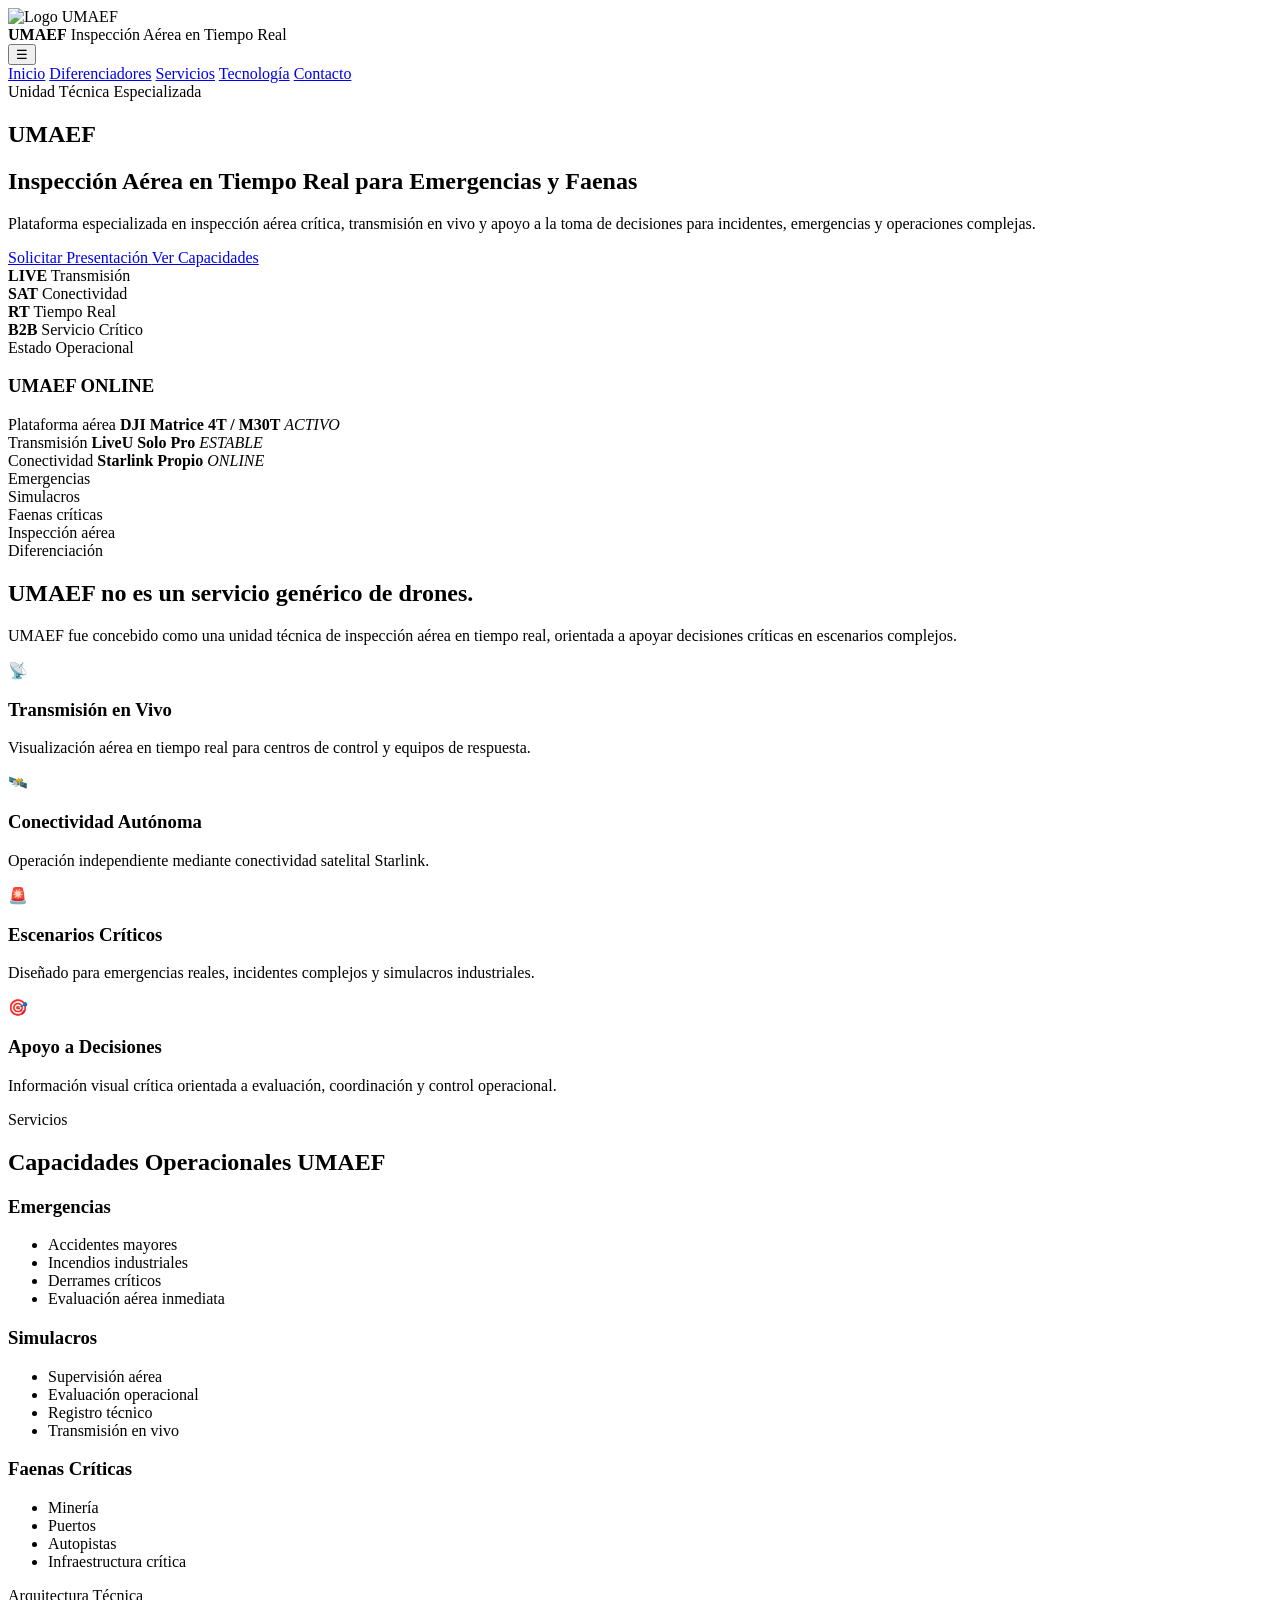
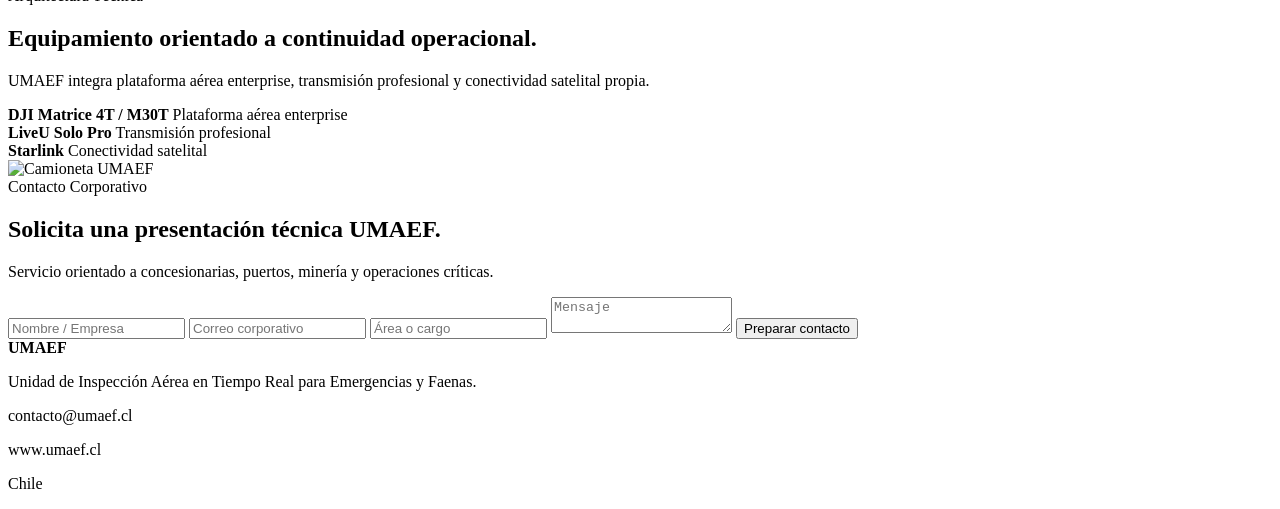
==== index.html @ 4a733adf "Create index.html" ====
<!DOCTYPE html>
<html lang="es">

<head>
  <meta charset="UTF-8" />
  <meta name="viewport" content="width=device-width, initial-scale=1.0" />

  <title>UMAEF | Inspección Aérea en Tiempo Real</title>

  <meta name="description"
    content="UMAEF - Unidad de Inspección Aérea en Tiempo Real para Emergencias y Faenas." />

  <link rel="stylesheet" href="style.css" />
</head>

<body>

  <header class="header">

    <div class="nav-container">

      <div class="brand">

        <img src="assets/logo-umaef.png"
          alt="Logo UMAEF"
          class="brand-logo" />

        <div>
          <strong>UMAEF</strong>
          <span>Inspección Aérea en Tiempo Real</span>
        </div>

      </div>

      <button class="menu-btn" id="menuBtn">
        ☰
      </button>

      <nav class="nav" id="navMenu">

        <a href="#inicio">Inicio</a>
        <a href="#diferenciadores">Diferenciadores</a>
        <a href="#servicios">Servicios</a>
        <a href="#tecnologia">Tecnología</a>
        <a href="#contacto">Contacto</a>

      </nav>

    </div>

  </header>

  <main>

    <!-- HERO -->

    <section class="hero" id="inicio">

      <div class="hero-overlay"></div>

      <div class="hero-content">

        <div class="hero-text">

          <span class="badge">
            Unidad Técnica Especializada
          </span>

          <h1>UMAEF</h1>

          <h2>
            Inspección Aérea en Tiempo Real
            para Emergencias y Faenas
          </h2>

          <p>
            Plataforma especializada en inspección aérea crítica,
            transmisión en vivo y apoyo a la toma de decisiones
            para incidentes, emergencias y operaciones complejas.
          </p>

          <div class="hero-buttons">

            <a href="#contacto" class="btn primary">
              Solicitar Presentación
            </a>

            <a href="#servicios" class="btn secondary">
              Ver Capacidades
            </a>

          </div>

          <div class="metrics">

            <div>
              <strong>LIVE</strong>
              <span>Transmisión</span>
            </div>

            <div>
              <strong>SAT</strong>
              <span>Conectividad</span>
            </div>

            <div>
              <strong>RT</strong>
              <span>Tiempo Real</span>
            </div>

            <div>
              <strong>B2B</strong>
              <span>Servicio Crítico</span>
            </div>

          </div>

        </div>

        <!-- PANEL DERECHO -->

        <div class="hero-panel">

          <div class="status-card">

            <div class="status-head">

              <div>
                <span>Estado Operacional</span>
                <h3>UMAEF ONLINE</h3>
              </div>

              <div class="pulse"></div>

            </div>

            <div class="system-row">

              <span>Plataforma aérea</span>

              <strong>
                DJI Matrice 4T / M30T
              </strong>

              <em>ACTIVO</em>

            </div>

            <div class="system-row">

              <span>Transmisión</span>

              <strong>
                LiveU Solo Pro
              </strong>

              <em>ESTABLE</em>

            </div>

            <div class="system-row">

              <span>Conectividad</span>

              <strong>
                Starlink Propio
              </strong>

              <em>ONLINE</em>

            </div>

            <div class="cap-grid">

              <div>Emergencias</div>
              <div>Simulacros</div>
              <div>Faenas críticas</div>
              <div>Inspección aérea</div>

            </div>

          </div>

        </div>

      </div>

    </section>

    <!-- DIFERENCIADORES -->

    <section class="section" id="diferenciadores">

      <div class="section-head">

        <span>Diferenciación</span>

        <h2>
          UMAEF no es un servicio genérico de drones.
        </h2>

        <p>
          UMAEF fue concebido como una unidad técnica
          de inspección aérea en tiempo real,
          orientada a apoyar decisiones críticas
          en escenarios complejos.
        </p>

      </div>

      <div class="cards four">

        <article class="card">

          <div class="icon">📡</div>

          <h3>Transmisión en Vivo</h3>

          <p>
            Visualización aérea en tiempo real
            para centros de control y equipos de respuesta.
          </p>

        </article>

        <article class="card">

          <div class="icon">🛰️</div>

          <h3>Conectividad Autónoma</h3>

          <p>
            Operación independiente mediante
            conectividad satelital Starlink.
          </p>

        </article>

        <article class="card">

          <div class="icon">🚨</div>

          <h3>Escenarios Críticos</h3>

          <p>
            Diseñado para emergencias reales,
            incidentes complejos y simulacros industriales.
          </p>

        </article>

        <article class="card">

          <div class="icon">🎯</div>

          <h3>Apoyo a Decisiones</h3>

          <p>
            Información visual crítica orientada
            a evaluación, coordinación y control operacional.
          </p>

        </article>

      </div>

    </section>

    <!-- SERVICIOS -->

    <section class="section dark" id="servicios">

      <div class="section-head">

        <span>Servicios</span>

        <h2>
          Capacidades Operacionales UMAEF
        </h2>

      </div>

      <div class="cards three">

        <article class="card">

          <h3>Emergencias</h3>

          <ul>
            <li>Accidentes mayores</li>
            <li>Incendios industriales</li>
            <li>Derrames críticos</li>
            <li>Evaluación aérea inmediata</li>
          </ul>

        </article>

        <article class="card">

          <h3>Simulacros</h3>

          <ul>
            <li>Supervisión aérea</li>
            <li>Evaluación operacional</li>
            <li>Registro técnico</li>
            <li>Transmisión en vivo</li>
          </ul>

        </article>

        <article class="card">

          <h3>Faenas Críticas</h3>

          <ul>
            <li>Minería</li>
            <li>Puertos</li>
            <li>Autopistas</li>
            <li>Infraestructura crítica</li>
          </ul>

        </article>

      </div>

    </section>

    <!-- TECNOLOGÍA -->

    <section class="section split" id="tecnologia">

      <div>

        <span class="mini-title">
          Arquitectura Técnica
        </span>

        <h2>
          Equipamiento orientado
          a continuidad operacional.
        </h2>

        <p>
          UMAEF integra plataforma aérea enterprise,
          transmisión profesional y conectividad
          satelital propia.
        </p>

        <div class="tech-list">

          <div>
            <strong>DJI Matrice 4T / M30T</strong>
            <span>Plataforma aérea enterprise</span>
          </div>

          <div>
            <strong>LiveU Solo Pro</strong>
            <span>Transmisión profesional</span>
          </div>

          <div>
            <strong>Starlink</strong>
            <span>Conectividad satelital</span>
          </div>

        </div>

      </div>

      <div class="vehicle-box">

        <img src="assets/camioneta-umaef.png"
          alt="Camioneta UMAEF" />

      </div>

    </section>

    <!-- CONTACTO -->

    <section class="section cta" id="contacto">

      <div>

        <span>Contacto Corporativo</span>

        <h2>
          Solicita una presentación técnica UMAEF.
        </h2>

        <p>
          Servicio orientado a concesionarias,
          puertos, minería y operaciones críticas.
        </p>

      </div>

      <form class="contact-form">

        <input type="text"
          placeholder="Nombre / Empresa" />

        <input type="email"
          placeholder="Correo corporativo" />

        <input type="text"
          placeholder="Área o cargo" />

        <textarea placeholder="Mensaje"></textarea>

        <button type="button" id="contactBtn">
          Preparar contacto
        </button>

      </form>

    </section>

  </main>

  <footer class="footer">

    <div>

      <strong>UMAEF</strong>

      <p>
        Unidad de Inspección Aérea
        en Tiempo Real para Emergencias y Faenas.
      </p>

    </div>

    <div>

      <p>contacto@umaef.cl</p>
      <p>www.umaef.cl</p>
      <p>Chile</p>

    </div>

  </footer>

  <script src="app.js"></script>

</body>

</html>
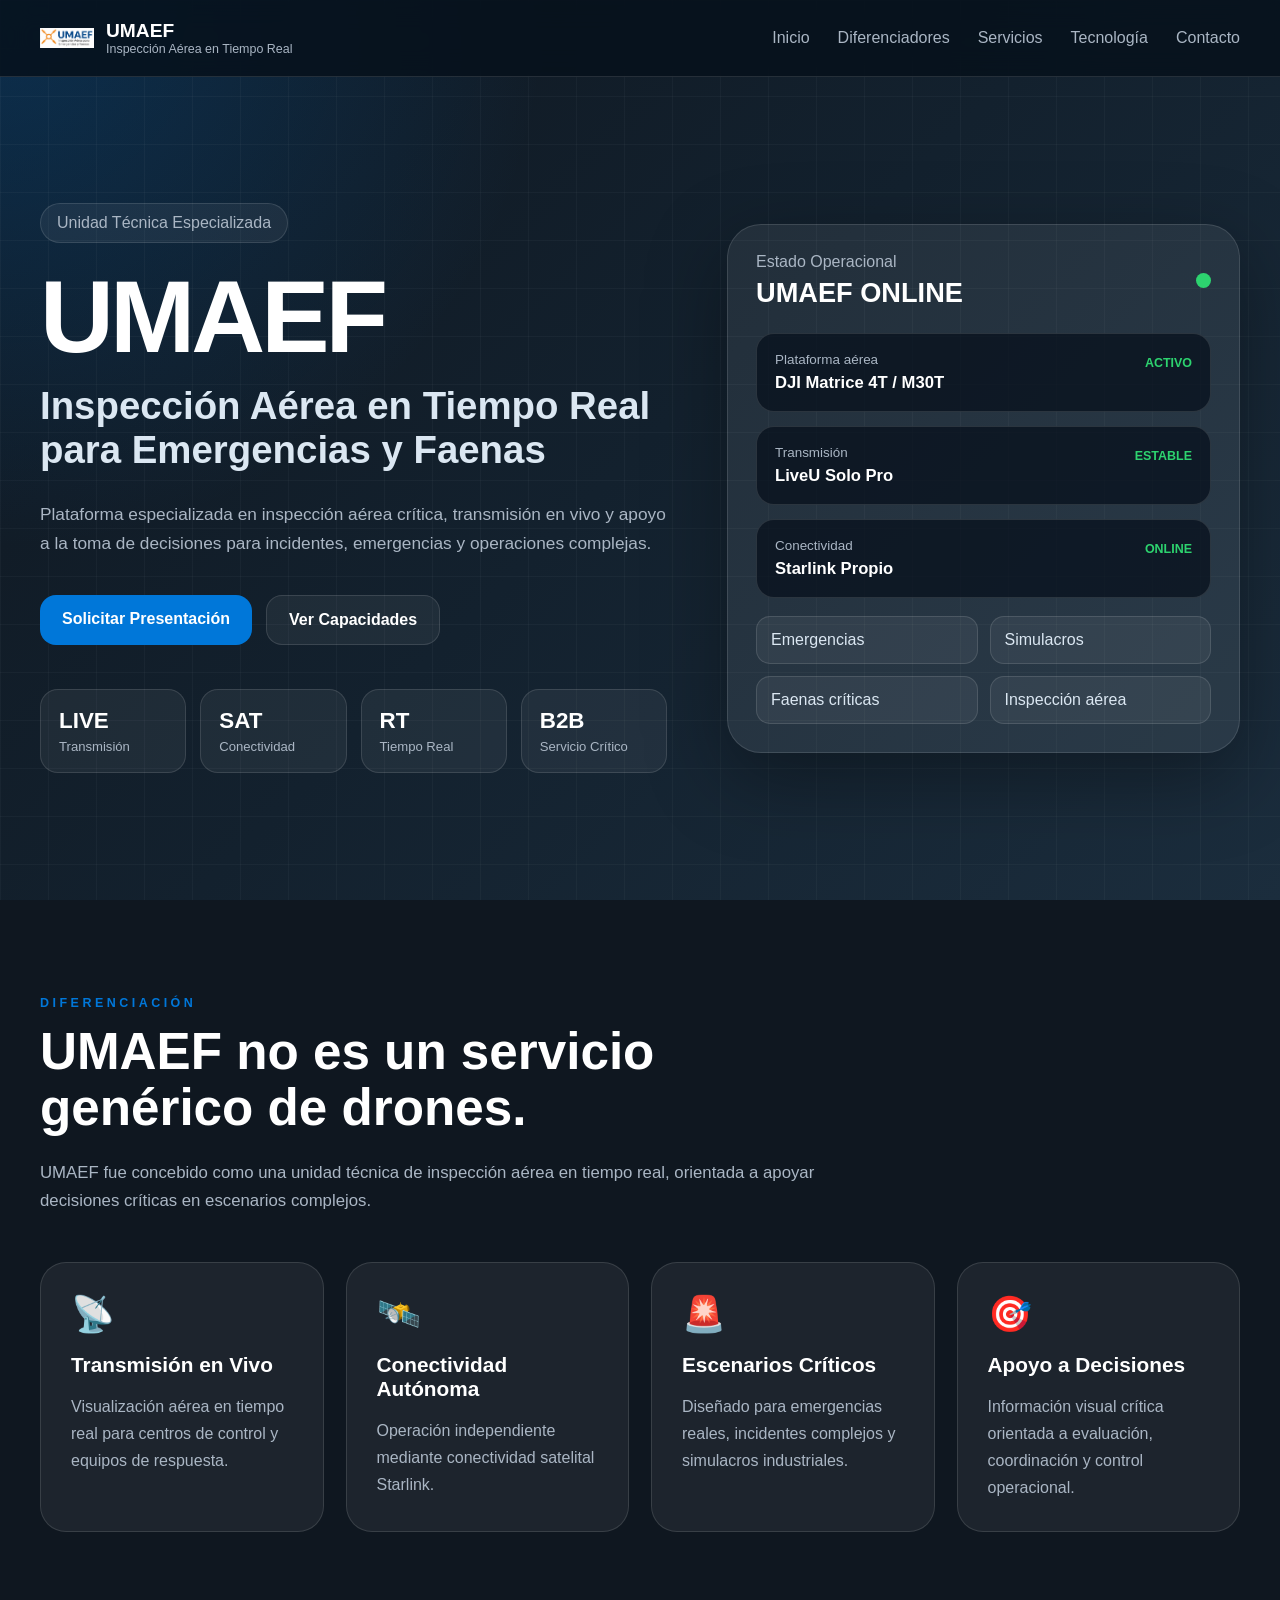
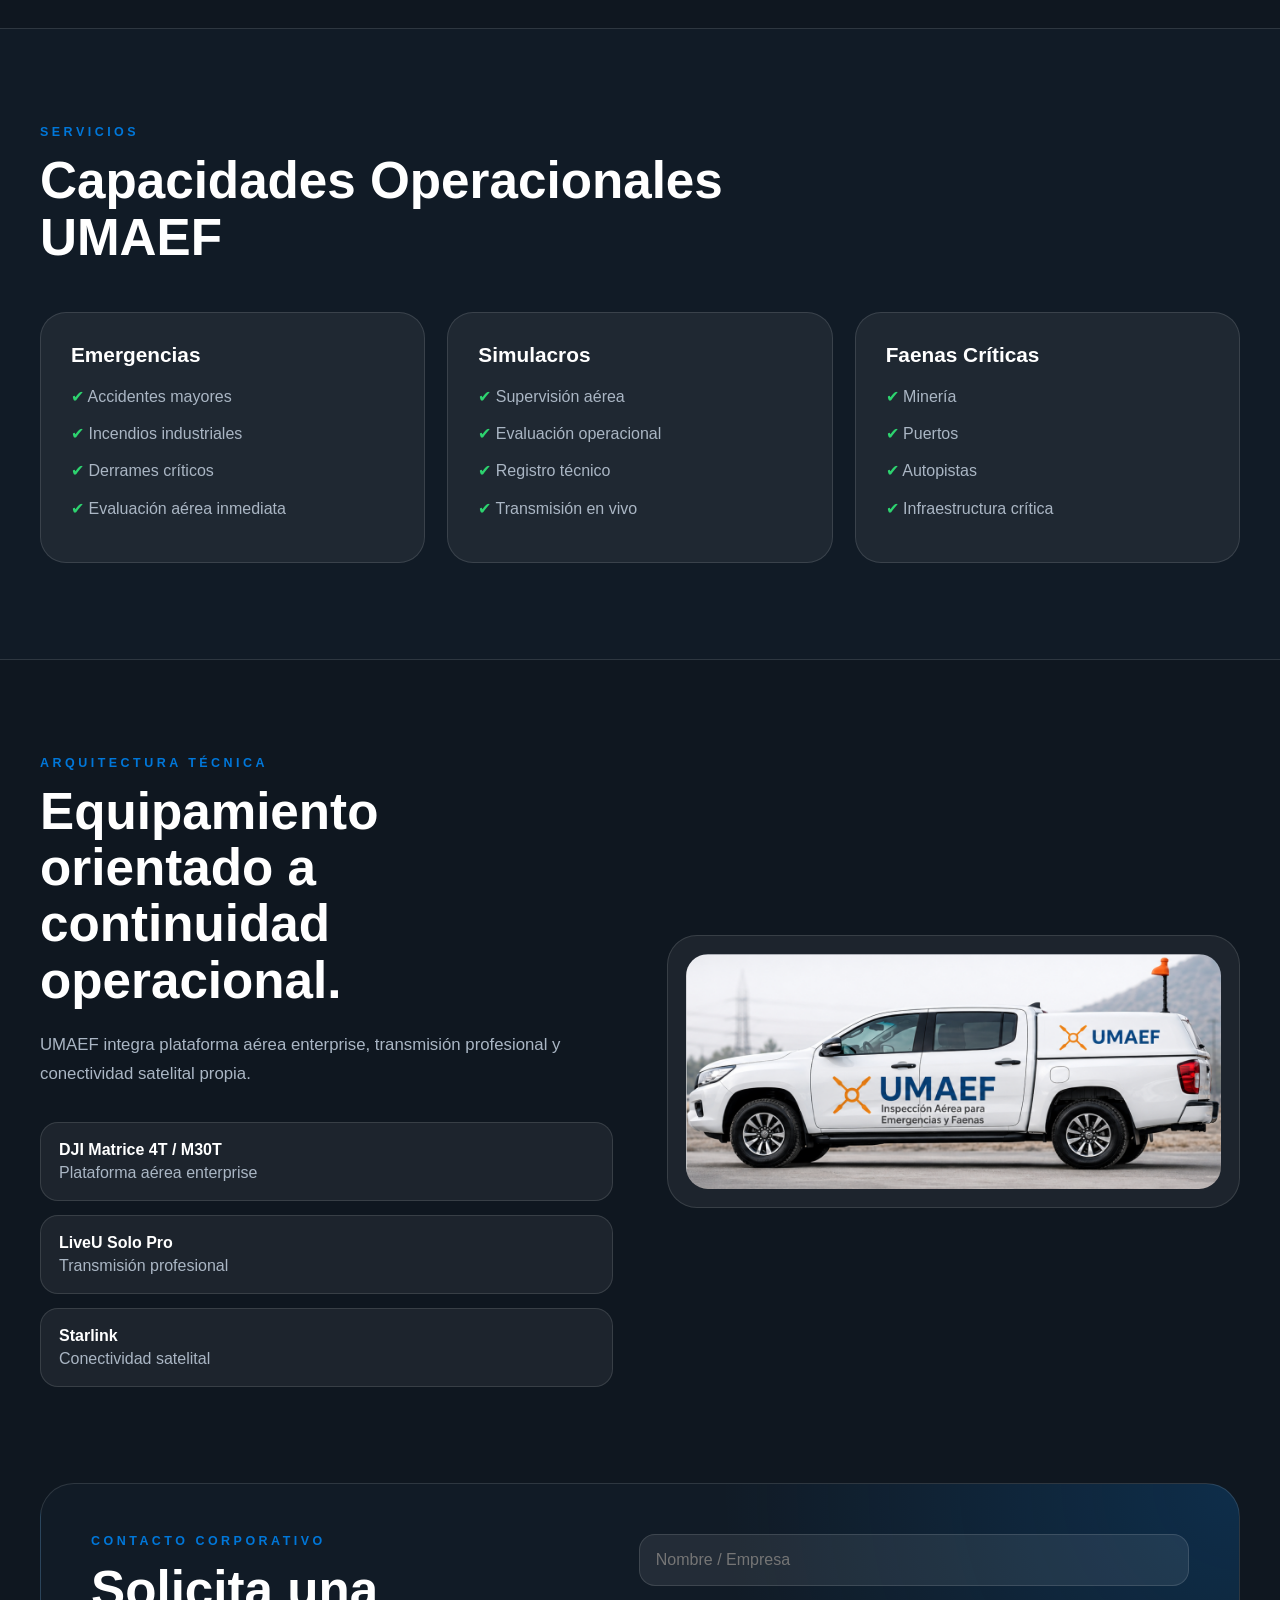
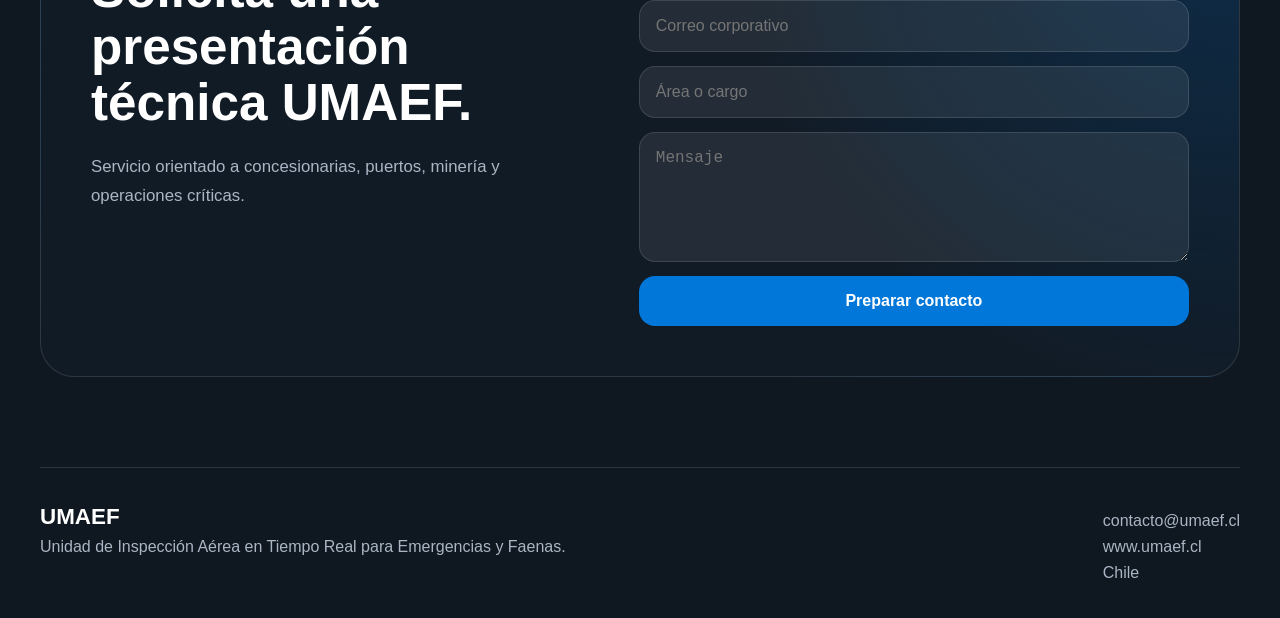
==== commit 8438ee4e: "Update index.html" ====
--- a/index.html
+++ b/index.html
@@ -21,7 +21,7 @@
 
       <div class="brand">
 
-        <img src="assets/logo-umaef.png"
+        <img src="logo-umaef.png"
           alt="Logo UMAEF"
           class="brand-logo" />
 
@@ -369,7 +369,7 @@
 
       <div class="vehicle-box">
 
-        <img src="assets/camioneta-umaef.png"
+        <img src="camioneta-umaef.png"
           alt="Camioneta UMAEF" />
 
       </div>
--- a/style.css
+++ b/style.css
@@ -0,0 +1,814 @@
+:root {
+  --bg: #0f1720;
+  --bg2: #111b26;
+  --panel: rgba(255, 255, 255, 0.06);
+  --line: rgba(255, 255, 255, 0.12);
+
+  --text: #ffffff;
+  --muted: #aab6c4;
+
+  --blue: #005fa8;
+  --blue2: #0077d9;
+
+  --green: #2dd36f;
+}
+
+* {
+  margin: 0;
+  padding: 0;
+  box-sizing: border-box;
+}
+
+html {
+  scroll-behavior: smooth;
+}
+
+body {
+  font-family: Arial, Helvetica, sans-serif;
+  background: var(--bg);
+  color: var(--text);
+}
+
+a {
+  text-decoration: none;
+  color: inherit;
+}
+
+/* HEADER */
+
+.header {
+  position: fixed;
+  inset: 0 0 auto 0;
+
+  z-index: 1000;
+
+  background: rgba(7, 17, 28, 0.85);
+
+  backdrop-filter: blur(14px);
+
+  border-bottom: 1px solid var(--line);
+}
+
+.nav-container {
+  width: min(1200px, calc(100% - 32px));
+
+  height: 76px;
+
+  margin: auto;
+
+  display: flex;
+  align-items: center;
+  justify-content: space-between;
+}
+
+.brand {
+  display: flex;
+  align-items: center;
+  gap: 12px;
+}
+
+.brand-logo {
+  width: 54px;
+  height: auto;
+}
+
+.brand strong {
+  display: block;
+  font-size: 1.2rem;
+}
+
+.brand span {
+  display: block;
+  font-size: 0.78rem;
+  color: var(--muted);
+}
+
+.nav {
+  display: flex;
+  gap: 28px;
+}
+
+.nav a {
+  color: var(--muted);
+  transition: 0.2s ease;
+}
+
+.nav a:hover {
+  color: white;
+}
+
+.menu-btn {
+  display: none;
+
+  border: 1px solid var(--line);
+
+  background: transparent;
+
+  color: white;
+
+  border-radius: 10px;
+
+  padding: 8px 12px;
+
+  font-size: 1.2rem;
+}
+
+/* HERO */
+
+.hero {
+  position: relative;
+
+  min-height: 100vh;
+
+  padding-top: 76px;
+
+  overflow: hidden;
+
+  background:
+    radial-gradient(circle at top left,
+      rgba(0, 119, 217, 0.25),
+      transparent 35%),
+
+    linear-gradient(
+      135deg,
+      #0f1720,
+      #13212e,
+      #1b2d3d
+    );
+}
+
+.hero-overlay {
+  position: absolute;
+  inset: 0;
+
+  background-image:
+    linear-gradient(
+      rgba(255,255,255,.03) 1px,
+      transparent 1px
+    ),
+
+    linear-gradient(
+      90deg,
+      rgba(255,255,255,.03) 1px,
+      transparent 1px
+    );
+
+  background-size: 48px 48px;
+}
+
+.hero-content {
+  position: relative;
+
+  width: min(1200px, calc(100% - 32px));
+
+  min-height: calc(100vh - 76px);
+
+  margin: auto;
+
+  display: grid;
+  grid-template-columns: 1.1fr 0.9fr;
+
+  gap: 60px;
+
+  align-items: center;
+
+  padding: 60px 0;
+}
+
+.badge {
+  display: inline-block;
+
+  padding: 10px 16px;
+
+  border-radius: 999px;
+
+  border: 1px solid var(--line);
+
+  background: var(--panel);
+
+  color: var(--muted);
+
+  margin-bottom: 28px;
+}
+
+.hero h1 {
+  font-size: clamp(4rem, 8vw, 7rem);
+
+  line-height: 0.9;
+
+  letter-spacing: -4px;
+}
+
+.hero h2 {
+  margin-top: 20px;
+
+  font-size: clamp(1.5rem, 3vw, 2.6rem);
+
+  line-height: 1.15;
+
+  color: #dbe7f2;
+}
+
+.hero p {
+  margin-top: 28px;
+
+  max-width: 680px;
+
+  color: var(--muted);
+
+  line-height: 1.7;
+
+  font-size: 1.08rem;
+}
+
+.hero-buttons {
+  display: flex;
+  flex-wrap: wrap;
+
+  gap: 14px;
+
+  margin-top: 36px;
+}
+
+.btn {
+  padding: 15px 22px;
+
+  border-radius: 16px;
+
+  font-weight: 700;
+
+  transition: 0.2s ease;
+}
+
+.primary {
+  background: var(--blue2);
+}
+
+.primary:hover {
+  background: var(--blue);
+}
+
+.secondary {
+  border: 1px solid var(--line);
+
+  background: var(--panel);
+}
+
+.secondary:hover {
+  background: rgba(255,255,255,0.12);
+}
+
+/* MÉTRICAS */
+
+.metrics {
+  display: grid;
+
+  grid-template-columns: repeat(4, 1fr);
+
+  gap: 14px;
+
+  margin-top: 44px;
+}
+
+.metrics div {
+  background: var(--panel);
+
+  border: 1px solid var(--line);
+
+  border-radius: 18px;
+
+  padding: 18px;
+}
+
+.metrics strong {
+  display: block;
+
+  font-size: 1.4rem;
+}
+
+.metrics span {
+  display: block;
+
+  margin-top: 5px;
+
+  color: var(--muted);
+
+  font-size: 0.82rem;
+}
+
+/* PANEL DERECHO */
+
+.status-card {
+  background: rgba(255,255,255,0.07);
+
+  border: 1px solid var(--line);
+
+  border-radius: 34px;
+
+  padding: 28px;
+
+  box-shadow: 0 25px 80px rgba(0,0,0,0.35);
+}
+
+.status-head {
+  display: flex;
+  align-items: center;
+  justify-content: space-between;
+
+  margin-bottom: 24px;
+}
+
+.status-head span {
+  color: var(--muted);
+}
+
+.status-head h3 {
+  margin-top: 6px;
+
+  font-size: 1.7rem;
+}
+
+.pulse {
+  width: 15px;
+  height: 15px;
+
+  border-radius: 50%;
+
+  background: var(--green);
+
+  animation: pulse 1.6s infinite;
+}
+
+@keyframes pulse {
+
+  0% {
+    box-shadow: 0 0 0 0 rgba(45,211,111,.7);
+  }
+
+  70% {
+    box-shadow: 0 0 0 16px rgba(45,211,111,0);
+  }
+
+  100% {
+    box-shadow: 0 0 0 0 rgba(45,211,111,0);
+  }
+
+}
+
+.system-row {
+  position: relative;
+
+  background: rgba(7,17,28,.75);
+
+  border: 1px solid var(--line);
+
+  border-radius: 18px;
+
+  padding: 18px;
+
+  margin-bottom: 14px;
+}
+
+.system-row span {
+  display: block;
+
+  color: var(--muted);
+
+  font-size: 0.84rem;
+}
+
+.system-row strong {
+  display: block;
+
+  margin-top: 6px;
+
+  font-size: 1.04rem;
+}
+
+.system-row em {
+  position: absolute;
+
+  top: 22px;
+  right: 18px;
+
+  font-style: normal;
+
+  color: var(--green);
+
+  font-size: 0.78rem;
+
+  font-weight: 700;
+}
+
+.cap-grid {
+  display: grid;
+
+  grid-template-columns: repeat(2, 1fr);
+
+  gap: 12px;
+
+  margin-top: 18px;
+}
+
+.cap-grid div {
+  background: var(--panel);
+
+  border: 1px solid var(--line);
+
+  border-radius: 14px;
+
+  padding: 14px;
+
+  color: #dbe7f2;
+}
+
+/* SECCIONES */
+
+.section {
+  width: min(1200px, calc(100% - 32px));
+
+  margin: auto;
+
+  padding: 96px 0;
+}
+
+.dark {
+  width: 100%;
+
+  background: var(--bg2);
+
+  border-top: 1px solid var(--line);
+
+  border-bottom: 1px solid var(--line);
+
+  padding:
+    96px
+    max(16px, calc((100% - 1200px)/2));
+}
+
+.section-head {
+  max-width: 780px;
+
+  margin-bottom: 46px;
+}
+
+.section-head span,
+.mini-title,
+.cta span {
+  display: block;
+
+  margin-bottom: 14px;
+
+  color: var(--blue2);
+
+  text-transform: uppercase;
+
+  letter-spacing: .28em;
+
+  font-size: .78rem;
+
+  font-weight: 800;
+}
+
+.section h2,
+.cta h2 {
+  font-size: clamp(2rem, 4vw, 3.3rem);
+
+  line-height: 1.1;
+}
+
+.section-head p,
+.split p,
+.cta p {
+  margin-top: 22px;
+
+  color: var(--muted);
+
+  line-height: 1.7;
+
+  font-size: 1.05rem;
+}
+
+/* CARDS */
+
+.cards {
+  display: grid;
+
+  gap: 22px;
+}
+
+.four {
+  grid-template-columns: repeat(4, 1fr);
+}
+
+.three {
+  grid-template-columns: repeat(3, 1fr);
+}
+
+.card {
+  background: var(--panel);
+
+  border: 1px solid var(--line);
+
+  border-radius: 26px;
+
+  padding: 30px;
+}
+
+.card .icon {
+  font-size: 2.2rem;
+
+  margin-bottom: 18px;
+}
+
+.card h3 {
+  margin-bottom: 16px;
+
+  font-size: 1.3rem;
+}
+
+.card p,
+.card li {
+  color: var(--muted);
+
+  line-height: 1.7;
+}
+
+.card ul {
+  list-style: none;
+}
+
+.card li {
+  margin-bottom: 10px;
+}
+
+.card li::before {
+  content: "✔ ";
+
+  color: var(--green);
+}
+
+/* SPLIT */
+
+.split {
+  display: grid;
+
+  grid-template-columns: 1fr 1fr;
+
+  gap: 54px;
+
+  align-items: center;
+}
+
+.tech-list {
+  display: grid;
+
+  gap: 14px;
+
+  margin-top: 34px;
+}
+
+.tech-list div {
+  background: var(--panel);
+
+  border: 1px solid var(--line);
+
+  border-radius: 18px;
+
+  padding: 18px;
+}
+
+.tech-list strong,
+.tech-list span {
+  display: block;
+}
+
+.tech-list span {
+  margin-top: 5px;
+
+  color: var(--muted);
+}
+
+.vehicle-box {
+  background: var(--panel);
+
+  border: 1px solid var(--line);
+
+  border-radius: 30px;
+
+  padding: 18px;
+}
+
+.vehicle-box img {
+  width: 100%;
+
+  border-radius: 22px;
+
+  display: block;
+}
+
+/* CTA */
+
+.cta {
+  display: grid;
+
+  grid-template-columns: .95fr 1.05fr;
+
+  gap: 50px;
+
+  align-items: start;
+
+  background:
+    radial-gradient(circle at top right,
+      rgba(0,119,217,.2),
+      transparent 40%),
+
+    var(--bg2);
+
+  border: 1px solid var(--line);
+
+  border-radius: 34px;
+
+  padding: 50px;
+
+  margin-bottom: 90px;
+}
+
+.contact-form {
+  display: grid;
+
+  gap: 14px;
+}
+
+.contact-form input,
+.contact-form textarea {
+  width: 100%;
+
+  padding: 16px;
+
+  border-radius: 16px;
+
+  border: 1px solid var(--line);
+
+  background: rgba(255,255,255,.08);
+
+  color: white;
+
+  font-size: 1rem;
+
+  outline: none;
+}
+
+.contact-form textarea {
+  min-height: 130px;
+
+  resize: vertical;
+}
+
+.contact-form button {
+  border: none;
+
+  border-radius: 16px;
+
+  padding: 16px;
+
+  background: var(--blue2);
+
+  color: white;
+
+  font-size: 1rem;
+
+  font-weight: 700;
+
+  cursor: pointer;
+}
+
+/* FOOTER */
+
+.footer {
+  width: min(1200px, calc(100% - 32px));
+
+  margin: auto;
+
+  padding: 36px 0;
+
+  border-top: 1px solid var(--line);
+
+  color: var(--muted);
+
+  display: flex;
+  justify-content: space-between;
+
+  gap: 30px;
+}
+
+.footer strong {
+  color: white;
+
+  font-size: 1.4rem;
+}
+
+.footer p {
+  margin-top: 8px;
+}
+
+/* RESPONSIVE */
+
+@media (max-width: 960px) {
+
+  .menu-btn {
+    display: block;
+  }
+
+  .nav {
+    position: absolute;
+
+    top: 76px;
+    left: 16px;
+    right: 16px;
+
+    display: none;
+
+    flex-direction: column;
+
+    background: #07111c;
+
+    border: 1px solid var(--line);
+
+    border-radius: 20px;
+
+    padding: 20px;
+  }
+
+  .nav.open {
+    display: flex;
+  }
+
+  .hero-content,
+  .split,
+  .cta {
+    grid-template-columns: 1fr;
+  }
+
+  .cards.four,
+  .cards.three {
+    grid-template-columns: 1fr;
+  }
+
+  .metrics {
+    grid-template-columns: repeat(2, 1fr);
+  }
+
+  .footer {
+    flex-direction: column;
+  }
+
+}
+
+@media (max-width: 520px) {
+
+  .brand span {
+    display: none;
+  }
+
+  .brand-logo {
+    width: 44px;
+  }
+
+  .hero h1 {
+    font-size: 4rem;
+  }
+
+  .hero-buttons {
+    flex-direction: column;
+  }
+
+  .btn {
+    text-align: center;
+  }
+
+  .metrics {
+    grid-template-columns: 1fr;
+  }
+
+  .cta {
+    padding: 28px;
+  }
+
+}
+
+/* ANIMACIONES */
+
+.card {
+  opacity: 0;
+  transform: translateY(30px);
+
+  transition:
+    opacity .6s ease,
+    transform .6s ease;
+}
+
+.card.show {
+  opacity: 1;
+  transform: translateY(0);
+}
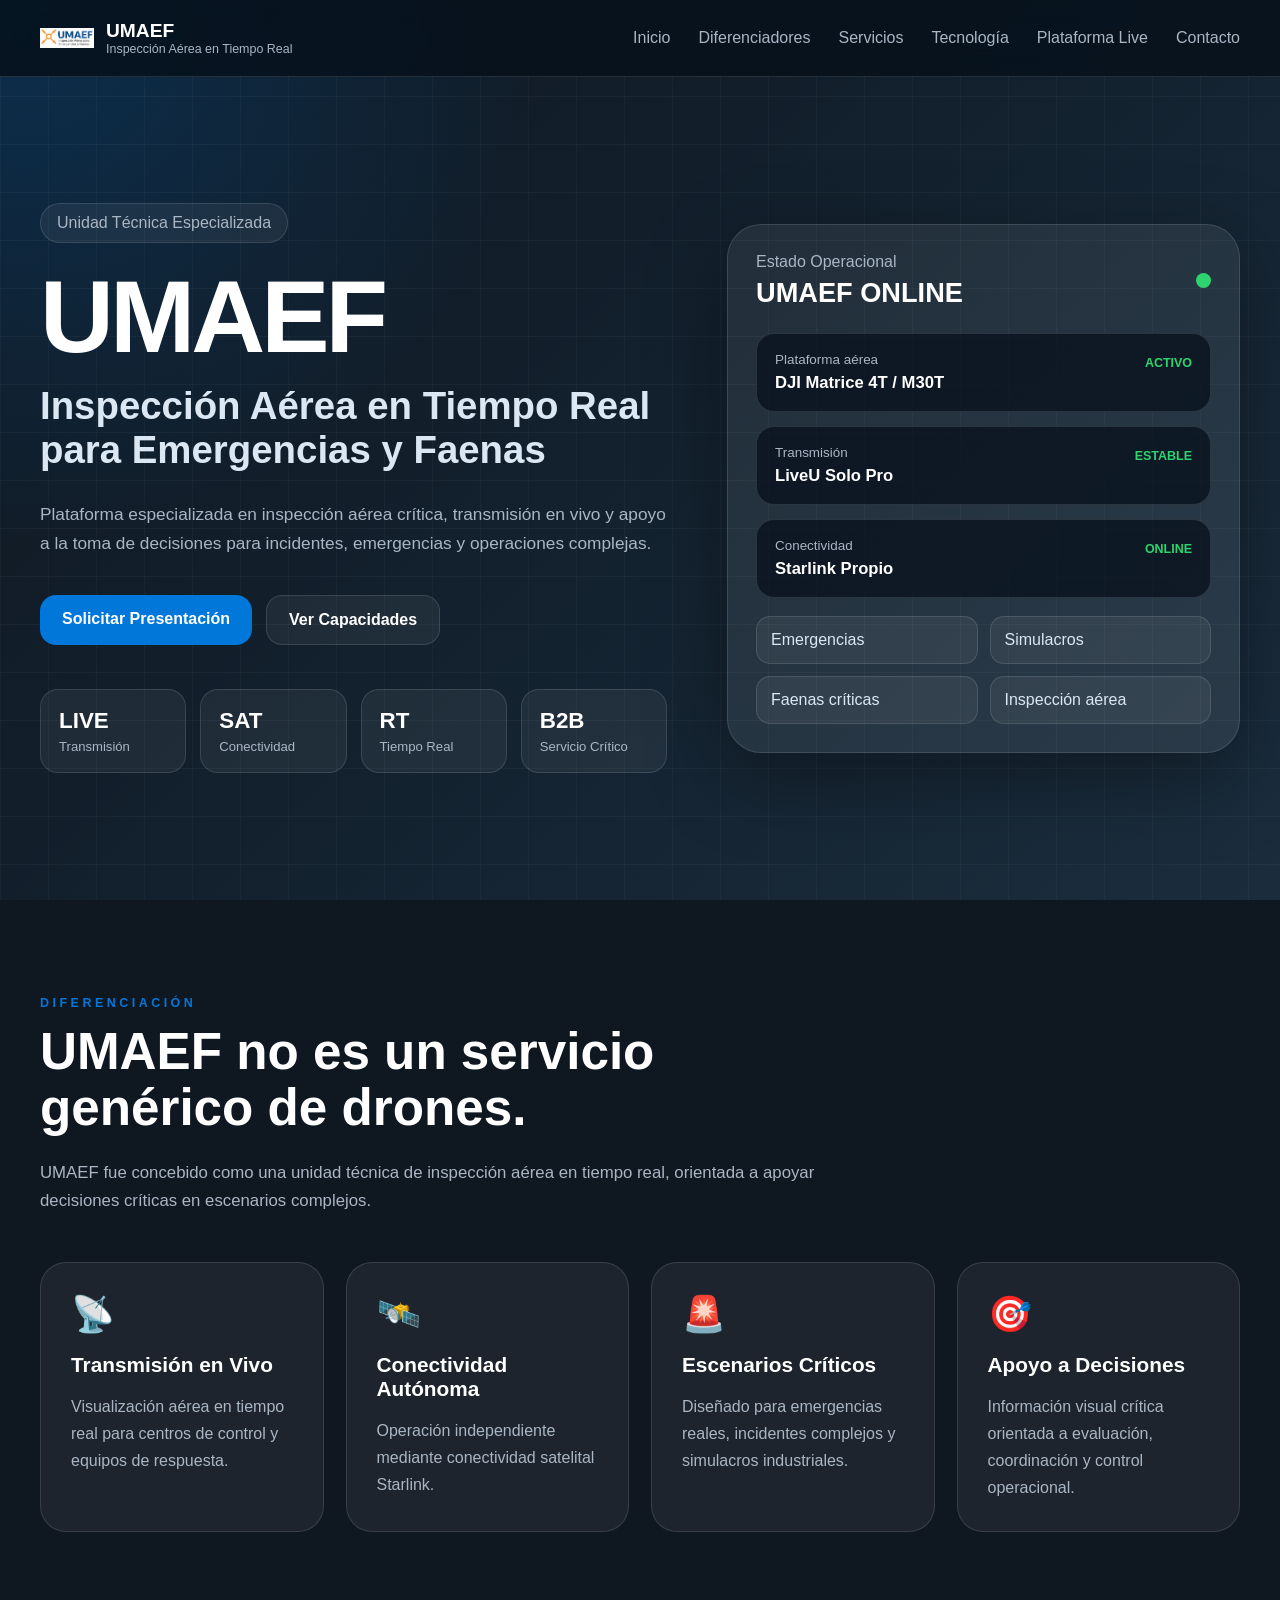
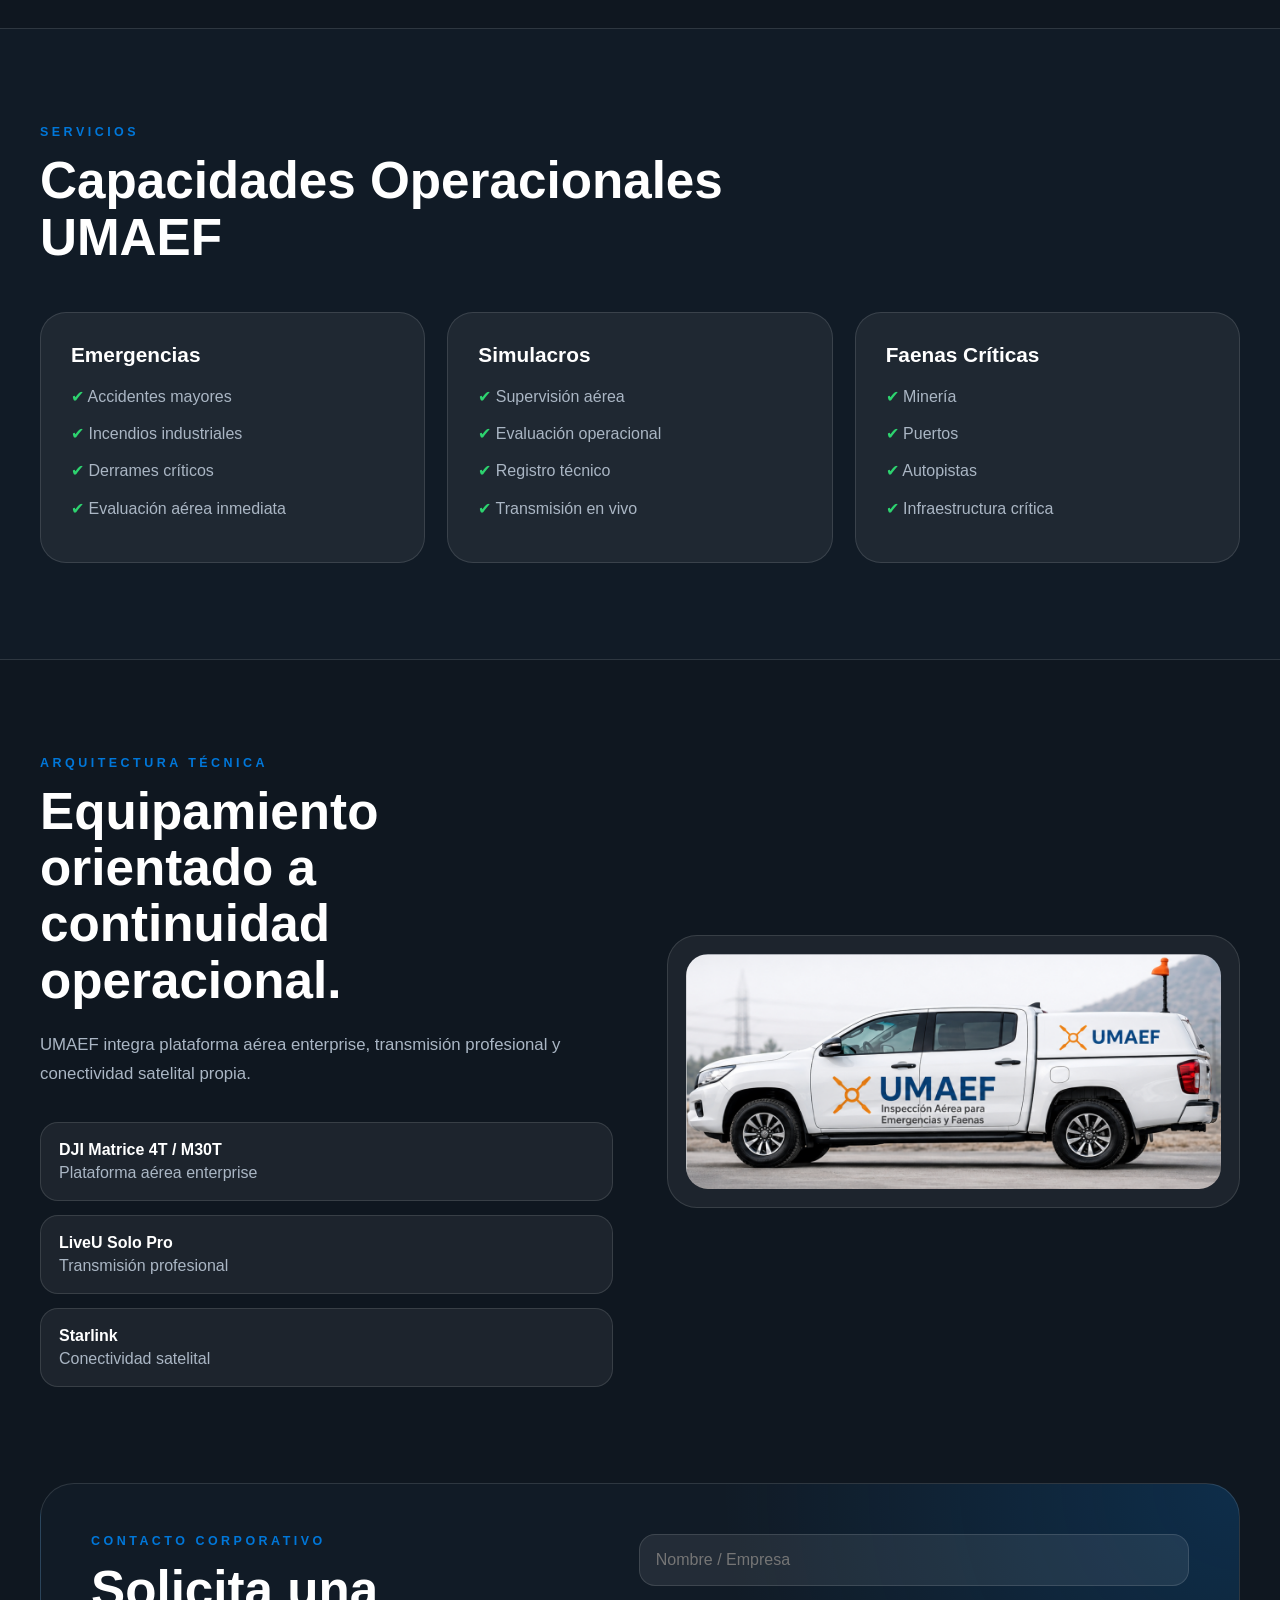
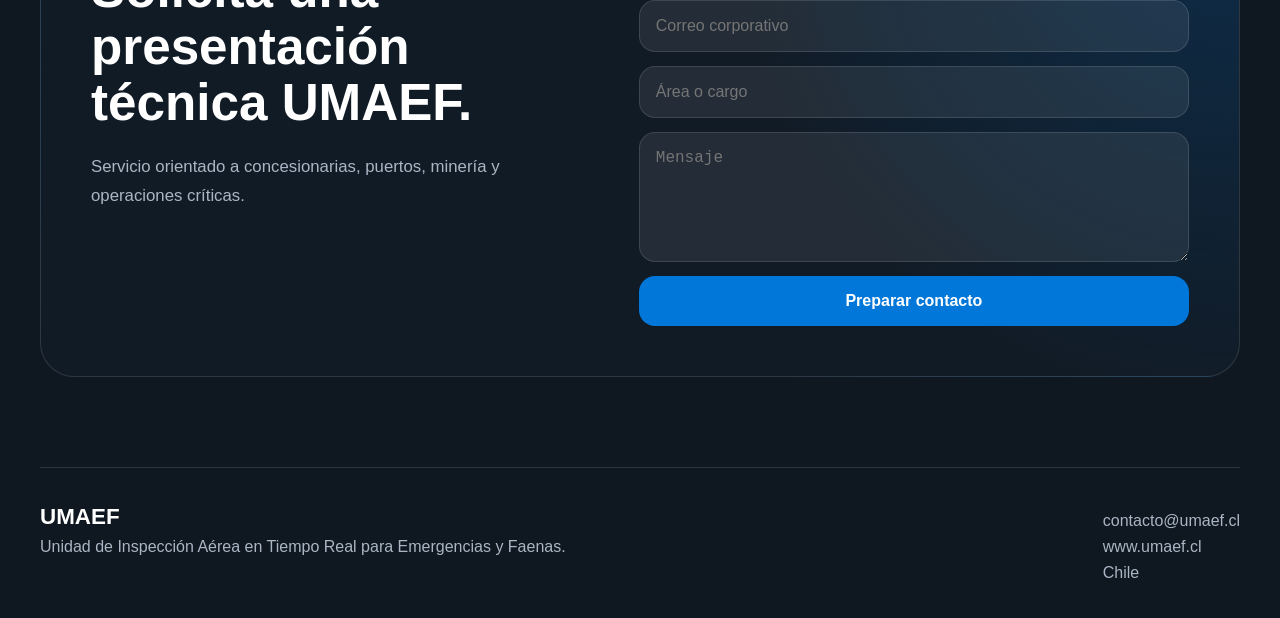
==== commit c51b5c9f: "Update index.html" ====
--- a/index.html
+++ b/index.html
@@ -42,6 +42,7 @@
         <a href="#diferenciadores">Diferenciadores</a>
         <a href="#servicios">Servicios</a>
         <a href="#tecnologia">Tecnología</a>
+        <a href="plataforma.html" class="nav-live">Plataforma Live</a>
         <a href="#contacto">Contacto</a>
 
       </nav>
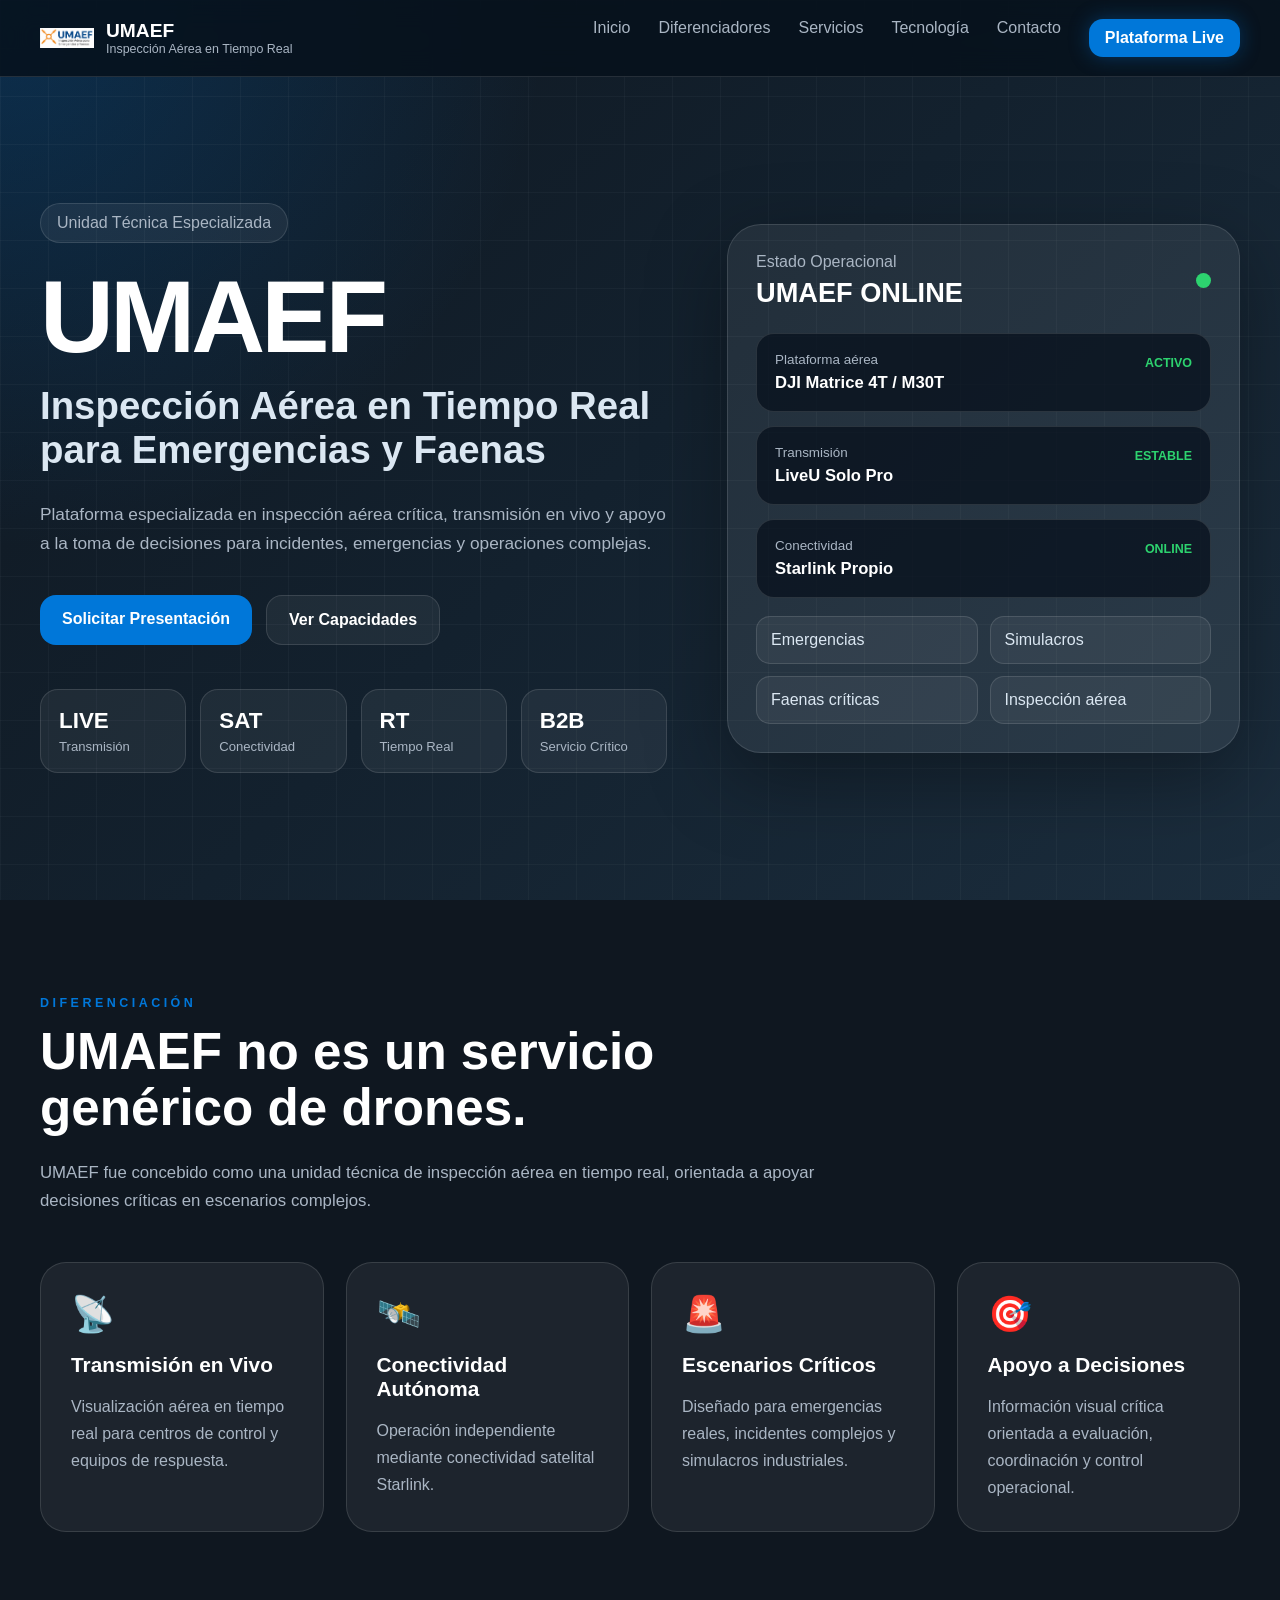
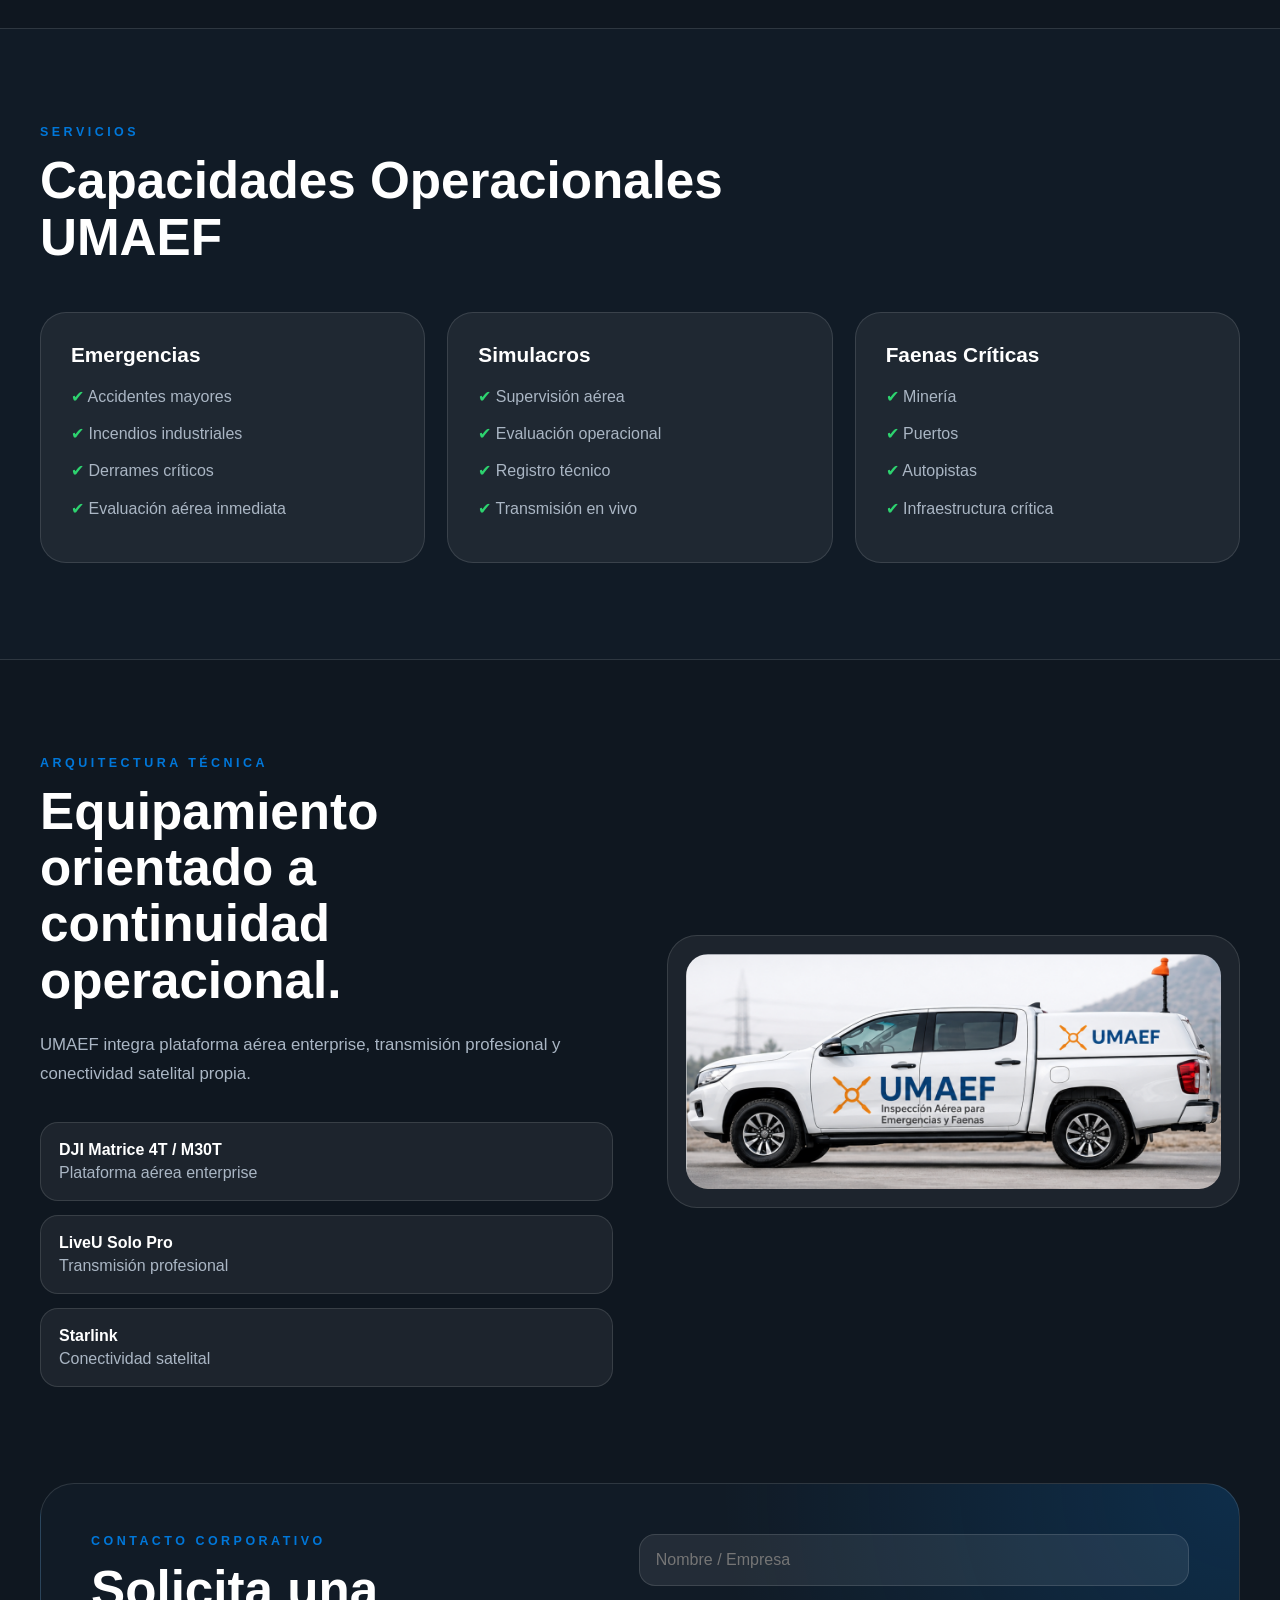
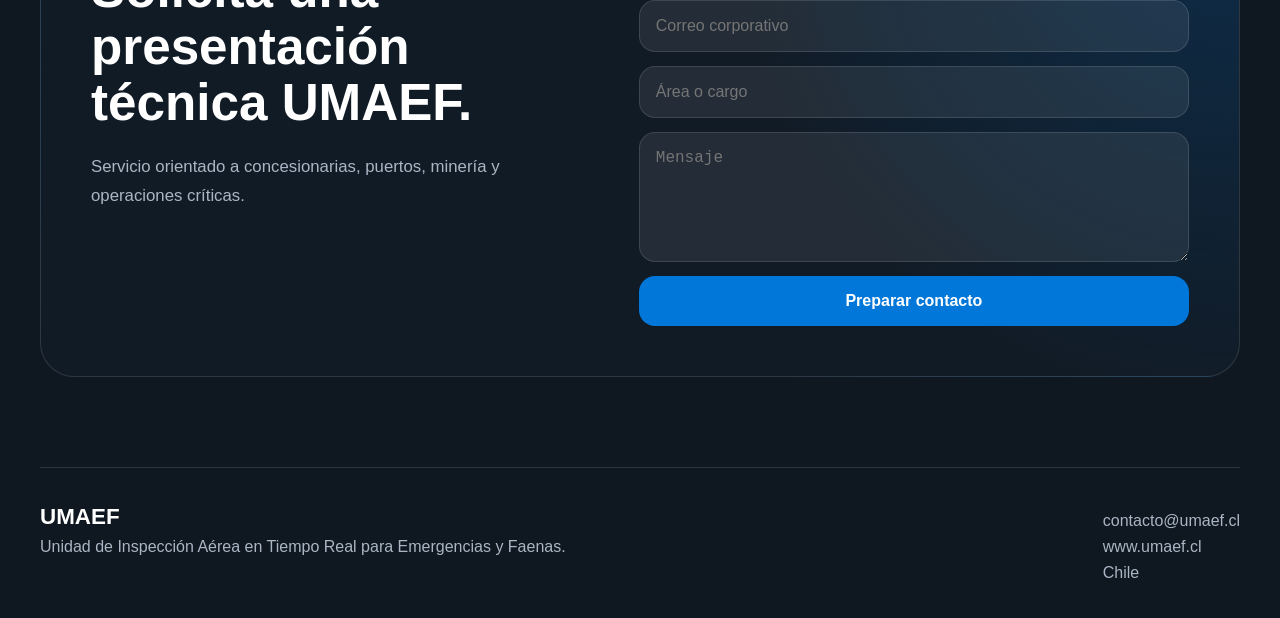
==== commit c464bfbc: "Update index.html" ====
--- a/index.html
+++ b/index.html
@@ -42,8 +42,8 @@
         <a href="#diferenciadores">Diferenciadores</a>
         <a href="#servicios">Servicios</a>
         <a href="#tecnologia">Tecnología</a>
+        <a href="#contacto">Contacto</a>
         <a href="plataforma.html" class="nav-live">Plataforma Live</a>
-        <a href="#contacto">Contacto</a>
 
       </nav>
 
--- a/style.css
+++ b/style.css
@@ -812,3 +812,16 @@
   opacity: 1;
   transform: translateY(0);
 }
+
+.nav-live {
+  background: #0077d9;
+  color: white !important;
+  padding: 10px 16px;
+  border-radius: 14px;
+  font-weight: 700;
+  box-shadow: 0 0 20px rgba(0, 119, 217, 0.35);
+}
+
+.nav-live:hover {
+  background: #005fa8;
+}
